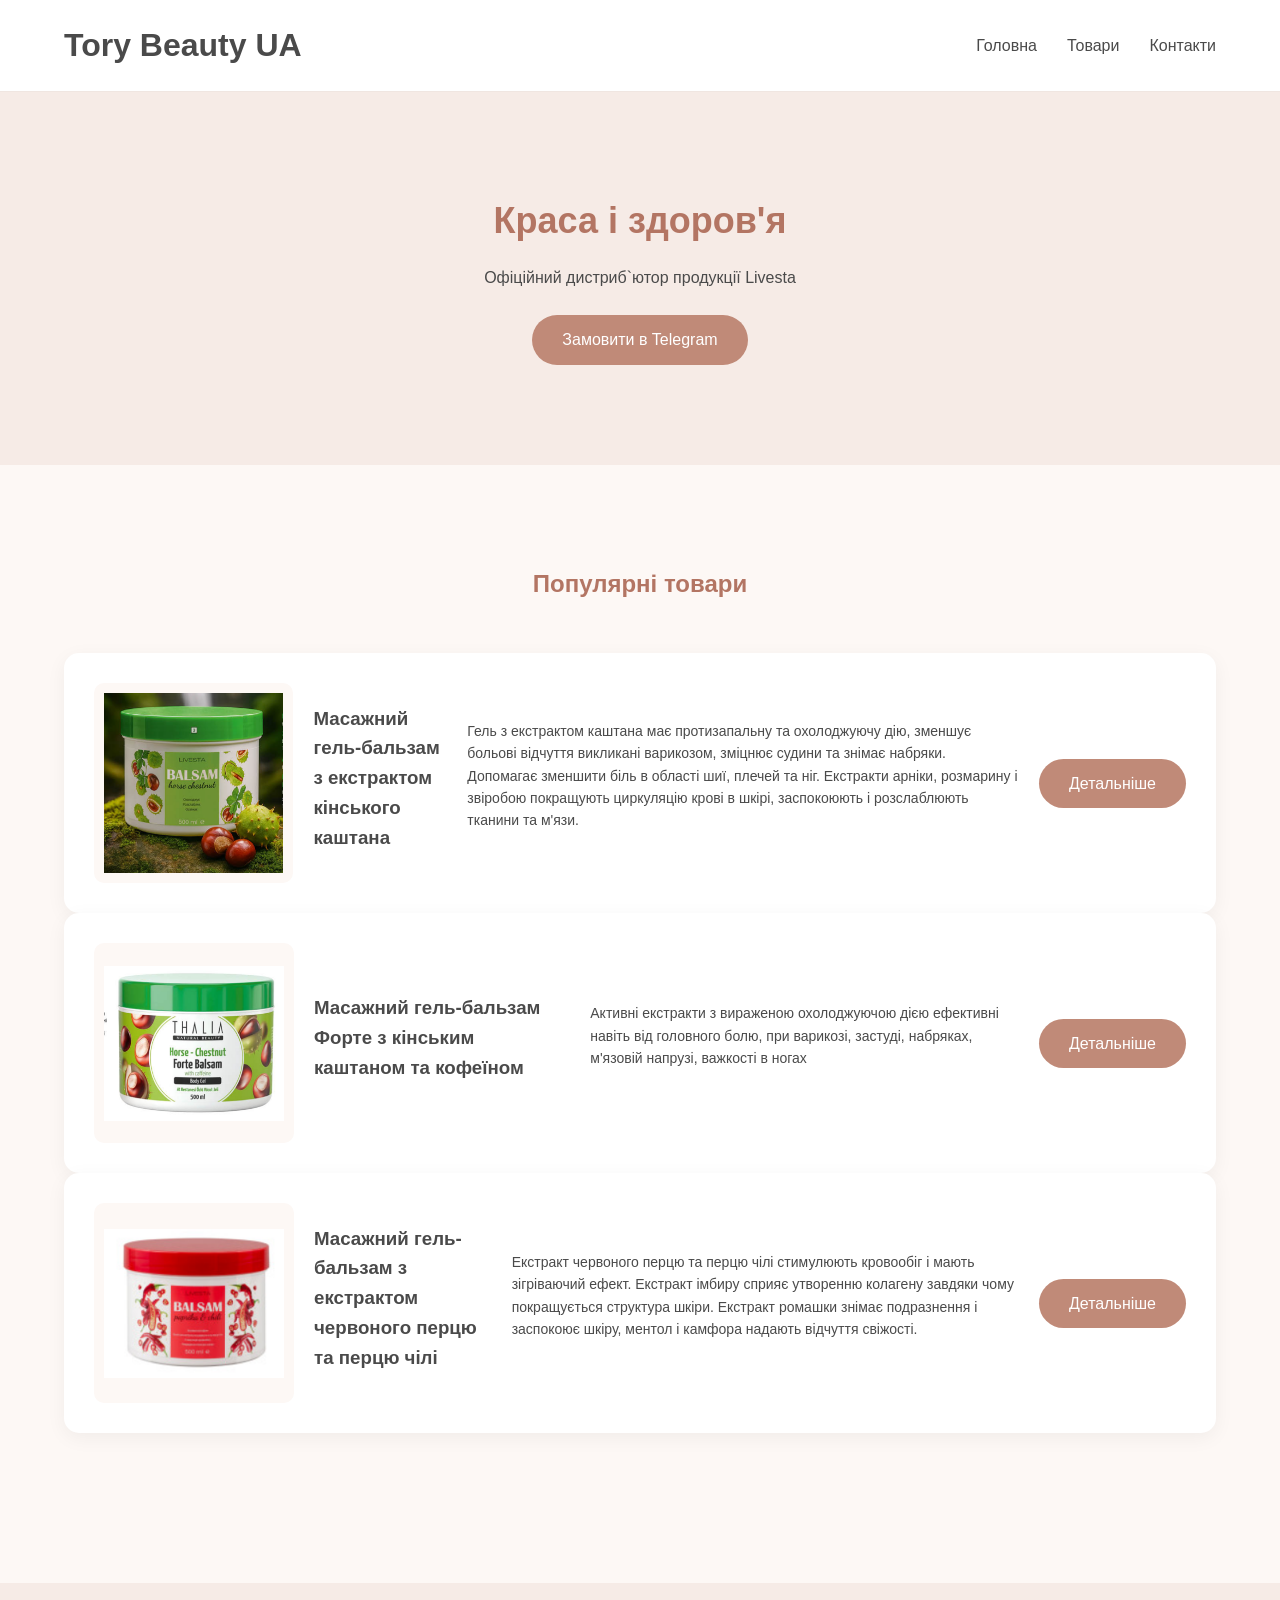
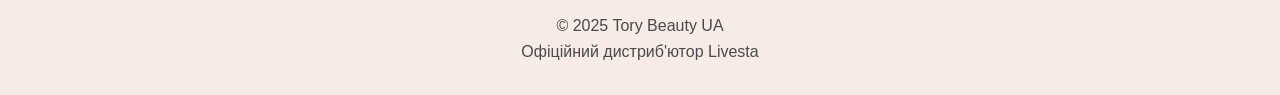
==== index.html @ 16c526db "Add product pages and improve layout with beauty styling" ====
<!DOCTYPE html>
<html lang="uk">
  <head>
    <meta charset="UTF-8" />
    <meta name="viewport" content="width=device-width, initial-scale=1.0" />
    <title>Tory Beauty UA — Офіційний дистриб'ютор Livesta</title>
    <link rel="stylesheet" href="css/style.css" />
  </head>
  <body>
    <header>
      <div class="container">
        <h1>Tory Beauty UA</h1>
        <nav>
          <ul>
            <li><a href="#">Головна</a></li>
            <li><a href="#">Товари</a></li>
            <li><a href="#">Контакти</a></li>
          </ul>
        </nav>
      </div>
    </header>
    <main>
      <section class="hero">
        <div class="container">
          <h2>Краса і здоров'я</h2>
          <p>Офіційний дистриб`ютор продукції Livesta</p>
          <a href="#" class="btn">Замовити в Telegram</a>
        </div>
      </section>

      <section class="products">
        <div class="container">
          <h2>Популярні товари</h2>

          <div class="product-card">
            <img
              src="images/chestnut-gel.png"
              alt="Масажний гель-бальзам з екстрактом кінського каштана"
            />
            <h3>Масажний гель-бальзам з екстрактом кінського каштана</h3>
            <p>
              Гель з екстрактом каштана має протизапальну та охолоджуючу дію,
              зменшує больові відчуття викликані варикозом, зміцнює судини та
              знімає набряки. Допомагає зменшити біль в області шиї, плечей та
              ніг. Екстракти арніки, розмарину і звіробою покращують циркуляцію
              крові в шкірі, заспокоюють і розслаблюють тканини та м'язи.
            </p>
            <a href="product-chestnut.html" class="btn">Детальніше</a>
          </div>

          <div class="product-card">
            <img
              src="images/forte-gel.png"
              alt="Масажний гель-бальзам Форте з кінським каштаном та кофеїном"
            />
            <h3>Масажний гель-бальзам Форте з кінським каштаном та кофеїном</h3>
            <p>
              Активні екстракти з вираженою охолоджуючою дією ефективні навіть
              від головного болю, при варикозі, застуді, набряках, м'язовій
              напрузі, важкості в ногах
            </p>
            <a href="product-forte.html" class="btn">Детальніше</a>
          </div>
          <div class="product-card">
            <img
              src="images/pepper-gel.png"
              alt="Масажний гель-бальзам з екстрактом червоного перцю та перцю чілі"
            />
            <h3>
              Масажний гель-бальзам з екстрактом червоного перцю та перцю чілі
            </h3>
            <p>
              Екстракт червоного перцю та перцю чілі стимулюють кровообіг і
              мають зігріваючий ефект. Екстракт імбиру сприяє утворенню колагену
              завдяки чому покращується структура шкіри. Екстракт ромашки знімає
              подразнення і заспокоює шкіру, ментол і камфора надають відчуття
              свіжості.
            </p>
            <a href="product-pepper.html" class="btn">Детальніше</a>
          </div>
        </div>
      </section>
    </main>
    <footer>
      <p>© 2025 Tory Beauty UA</p>
      <p>Офіційний дистриб'ютор Livesta</p>
    </footer>
  </body>
</html>
---- css/style.css ----
/* Скидання */
* {
  margin: 0;
  padding: 0;
  box-sizing: border-box;
}

/* База */
body {
  font-family: "Segoe UI", sans-serif;
  background-color: #fdf8f5;
  color: #4a4a4a;
  line-height: 1.6;
}

/* Контейнер */
.container {
  width: 90%;
  max-width: 1200px;
  margin: 0 auto;
}

/* HEADER */
header {
  background: #ffffff;
  padding: 20px 0;
  border-bottom: 1px solid #f0e6e1;
}

header .container {
  display: flex;
  justify-content: space-between;
  align-items: center;
}

header h1 a {
  text-decoration: none;
  color: #c08a78;
  font-weight: 600;
}

nav ul {
  list-style: none;
  display: flex;
  gap: 30px;
}

nav a {
  text-decoration: none;
  color: #4a4a4a;
  font-weight: 500;
  transition: 0.3s;
}

nav a:hover {
  color: #c08a78;
}

/* HERO */
.hero {
  background: #f6ebe6;
  padding: 100px 0;
  text-align: center;
}

.hero h2 {
  font-size: 36px;
  margin-bottom: 15px;
  color: #b37563;
}

.hero p {
  margin-bottom: 25px;
}

.btn {
  display: inline-block;
  padding: 12px 30px;
  background: #c08a78;
  color: #fff;
  text-decoration: none;
  border-radius: 30px;
  transition: 0.3s;
}

.btn:hover {
  background: #a96f5f;
}

/* PRODUCTS */
.products {
  padding: 100px 0;
}

.products h2 {
  text-align: center;
  margin-bottom: 50px;
  color: #b37563;
}

.products-wrapper {
  display: grid;
  grid-template-columns: repeat(3, 1fr);
  gap: 40px;
}

.product-card {
  display: flex;
  gap: 20px;
  align-items: center;
  background: #ffffff;
  padding: 30px;
  border-radius: 15px;
  box-shadow: 0 5px 20px rgba(0, 0, 0, 0.05);
  transition: 0.3s;
}

.product-card:hover {
  transform: translateY(-5px);
}

.product-card img {
  width: 200px;
  height: 200px;
  object-fit: contain;
  object-position: center;
  background: #fdf8f5;
  border-radius: 10px;
  padding: 10px;
  transition: 0.3s;
}

.product-card:hover img {
  transform: scale(1.05);
}

.product-card h3 {
  margin-bottom: 10px;
}

.product-card p {
  font-size: 14px;
  margin-bottom: 15px;
}

/* FOOTER */
footer {
  background: #f6ebe6;
  text-align: center;
  padding: 30px 0;
  margin-top: 50px;
}

/* PRODUCT PAGE */

.product-page {
  padding: 100px 0;
}

.product-page-wrapper {
  display: flex;
  gap: 60px;
  align-items: center;
}

.product-image img {
  width: 400px;
  height: 400px;
  object-fit: contain;
  background: #fdf8f5;
  padding: 20px;
  border-radius: 20px;
}

.product-info h2 {
  font-size: 28px;
  margin-bottom: 20px;
  color: #b37563;
}

.product-description {
  margin-bottom: 20px;
}

.product-benefits {
  margin-bottom: 30px;
  padding-left: 20px;
}

.product-benefits li {
  margin-bottom: 8px;
}
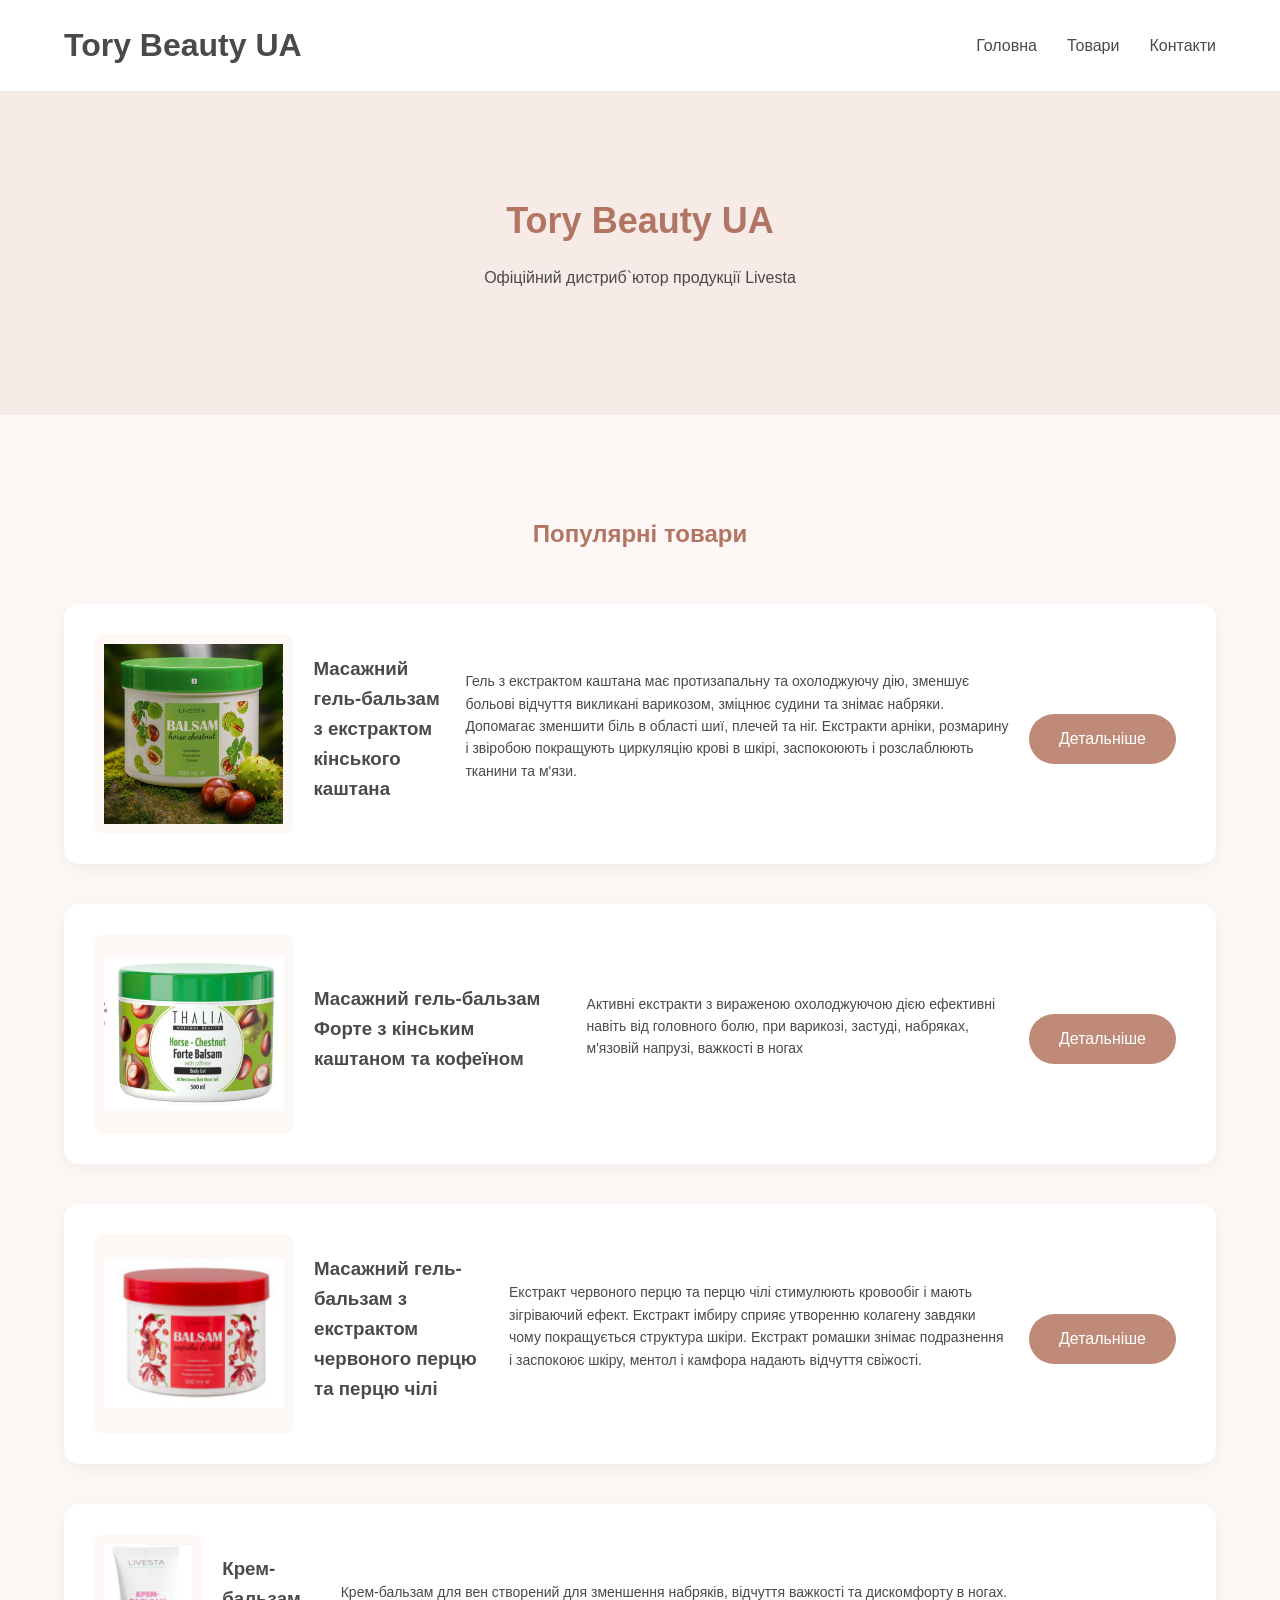
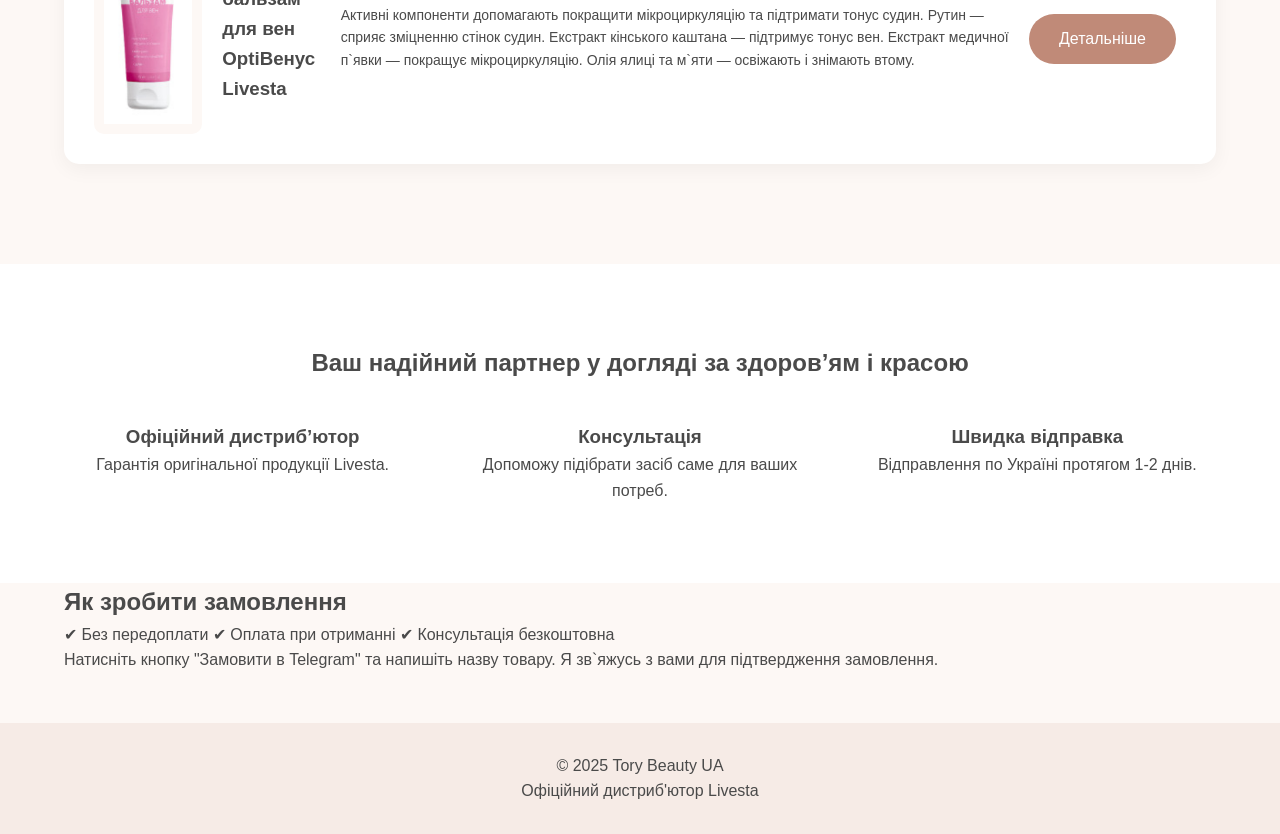
==== commit 35f1f531: "added an order button" ====
--- a/index.html
+++ b/index.html
@@ -22,62 +22,119 @@
     <main>
       <section class="hero">
         <div class="container">
-          <h2>Краса і здоров'я</h2>
+          <h2>Tory Beauty UA</h2>
           <p>Офіційний дистриб`ютор продукції Livesta</p>
-          <a href="#" class="btn">Замовити в Telegram</a>
         </div>
       </section>
 
       <section class="products">
         <div class="container">
           <h2>Популярні товари</h2>
+          <div class="products-wrapper">
+            <div class="product-card">
+              <img
+                src="images/chestnut-gel.png"
+                alt="Масажний гель-бальзам з екстрактом кінського каштана"
+              />
+              <h3>Масажний гель-бальзам з екстрактом кінського каштана</h3>
+              <p>
+                Гель з екстрактом каштана має протизапальну та охолоджуючу дію,
+                зменшує больові відчуття викликані варикозом, зміцнює судини та
+                знімає набряки. Допомагає зменшити біль в області шиї, плечей та
+                ніг. Екстракти арніки, розмарину і звіробою покращують
+                циркуляцію крові в шкірі, заспокоюють і розслаблюють тканини та
+                м'язи.
+              </p>
+              <a href="product-chestnut.html" class="btn">Детальніше</a>
+            </div>
 
-          <div class="product-card">
-            <img
-              src="images/chestnut-gel.png"
-              alt="Масажний гель-бальзам з екстрактом кінського каштана"
-            />
-            <h3>Масажний гель-бальзам з екстрактом кінського каштана</h3>
-            <p>
-              Гель з екстрактом каштана має протизапальну та охолоджуючу дію,
-              зменшує больові відчуття викликані варикозом, зміцнює судини та
-              знімає набряки. Допомагає зменшити біль в області шиї, плечей та
-              ніг. Екстракти арніки, розмарину і звіробою покращують циркуляцію
-              крові в шкірі, заспокоюють і розслаблюють тканини та м'язи.
-            </p>
-            <a href="product-chestnut.html" class="btn">Детальніше</a>
+            <div class="product-card">
+              <img
+                src="images/forte-gel.png"
+                alt="Масажний гель-бальзам Форте з кінським каштаном та кофеїном"
+              />
+              <h3>
+                Масажний гель-бальзам Форте з кінським каштаном та кофеїном
+              </h3>
+              <p>
+                Активні екстракти з вираженою охолоджуючою дією ефективні навіть
+                від головного болю, при варикозі, застуді, набряках, м'язовій
+                напрузі, важкості в ногах
+              </p>
+              <a href="product-forte.html" class="btn">Детальніше</a>
+            </div>
+            <div class="product-card">
+              <img
+                src="images/pepper-gel.png"
+                alt="Масажний гель-бальзам з екстрактом червоного перцю та перцю чілі"
+              />
+              <h3>
+                Масажний гель-бальзам з екстрактом червоного перцю та перцю чілі
+              </h3>
+              <p>
+                Екстракт червоного перцю та перцю чілі стимулюють кровообіг і
+                мають зігріваючий ефект. Екстракт імбиру сприяє утворенню
+                колагену завдяки чому покращується структура шкіри. Екстракт
+                ромашки знімає подразнення і заспокоює шкіру, ментол і камфора
+                надають відчуття свіжості.
+              </p>
+              <a href="product-pepper.html" class="btn">Детальніше</a>
+            </div>
+            <div class="product-card">
+              <img
+                src="images/veins-cream.png"
+                alt="Крем-бальзам для вен OptiВенус Livesta 75 мл"
+              />
+              <h3>Крем-бальзам для вен OptiВенус Livesta</h3>
+              <p>
+                Крем-бальзам для вен створений для зменшення набряків, відчуття
+                важкості та дискомфорту в ногах. Активні компоненти допомагають
+                покращити мікроциркуляцію та підтримати тонус судин. Рутин —
+                сприяє зміцненню стінок судин. Екстракт кінського каштана —
+                підтримує тонус вен. Екстракт медичної п`явки — покращує
+                мікроциркуляцію. Олія ялиці та м`яти — освіжають і знімають
+                втому.
+              </p>
+              <a href="product-veinscream.html" class="btn">Детальніше</a>
+            </div>
           </div>
+        </div>
+      </section>
+      <section class="benefits">
+        <div class="container">
+          <h2>Ваш надійний партнер у догляді за здоров’ям і красою</h2>
 
-          <div class="product-card">
-            <img
-              src="images/forte-gel.png"
-              alt="Масажний гель-бальзам Форте з кінським каштаном та кофеїном"
-            />
-            <h3>Масажний гель-бальзам Форте з кінським каштаном та кофеїном</h3>
-            <p>
-              Активні екстракти з вираженою охолоджуючою дією ефективні навіть
-              від головного болю, при варикозі, застуді, набряках, м'язовій
-              напрузі, важкості в ногах
-            </p>
-            <a href="product-forte.html" class="btn">Детальніше</a>
+          <div class="benefits-wrapper">
+            <div class="benefit-item">
+              <h3>Офіційний дистриб’ютор</h3>
+              <p>Гарантія оригінальної продукції Livesta.</p>
+            </div>
+
+            <div class="benefit-item">
+              <h3>Консультація</h3>
+              <p>Допоможу підібрати засіб саме для ваших потреб.</p>
+            </div>
+
+            <div class="benefit-item">
+              <h3>Швидка відправка</h3>
+              <p>Відправлення по Україні протягом 1-2 днів.</p>
+            </div>
           </div>
-          <div class="product-card">
-            <img
-              src="images/pepper-gel.png"
-              alt="Масажний гель-бальзам з екстрактом червоного перцю та перцю чілі"
-            />
-            <h3>
-              Масажний гель-бальзам з екстрактом червоного перцю та перцю чілі
-            </h3>
-            <p>
-              Екстракт червоного перцю та перцю чілі стимулюють кровообіг і
-              мають зігріваючий ефект. Екстракт імбиру сприяє утворенню колагену
-              завдяки чому покращується структура шкіри. Екстракт ромашки знімає
-              подразнення і заспокоює шкіру, ментол і камфора надають відчуття
-              свіжості.
-            </p>
-            <a href="product-pepper.html" class="btn">Детальніше</a>
+        </div>
+      </section>
+      <section class="how-order">
+        <div class="container">
+          <h2>Як зробити замовлення</h2>
+
+          <div class="order-benefits">
+            <span>✔ Без передоплати</span>
+            <span>✔ Оплата при отриманні</span>
+            <span>✔ Консультація безкоштовна</span>
           </div>
+          <p>
+            Натисніть кнопку "Замовити в Telegram" та напишіть назву товару. Я
+            зв`яжусь з вами для підтвердження замовлення.
+          </p>
         </div>
       </section>
     </main>
--- a/css/style.css
+++ b/css/style.css
@@ -99,10 +99,16 @@
 }
 
 .products-wrapper {
+  display: flex;
+  flex-direction: column;
+  gap: 40px;
+}
+
+/* .products-wrapper {
   display: grid;
   grid-template-columns: repeat(3, 1fr);
   gap: 40px;
-}
+} */
 
 .product-card {
   display: flex;
@@ -190,3 +196,107 @@
 .product-benefits li {
   margin-bottom: 8px;
 }
+/* ДОВІРА */
+.benefits {
+  padding: 80px 0;
+  background: #ffffff;
+}
+
+.benefits h2 {
+  text-align: center;
+}
+
+.benefits-wrapper {
+  display: flex;
+  justify-content: space-between;
+  gap: 40px;
+  margin-top: 40px;
+}
+
+.benefit-item {
+  flex: 1;
+  text-align: center;
+}
+
+.product-card .btn {
+  margin-right: 10px;
+  margin-top: 10px;
+}
+
+.order-btn {
+  background: #b37563;
+}
+
+.order-btn:hover {
+  background: #9e5f4f;
+}
+.product-card-buttons {
+  display: flex;
+  gap: 15px;
+  flex-wrap: wrap;
+  margin-top: 15px;
+}
+/* ===================== */
+/* MOBILE VERSION */
+/* ===================== */
+
+@media (max-width: 768px) {
+  /* Header */
+  header .container {
+    flex-direction: column;
+    gap: 15px;
+  }
+
+  nav ul {
+    flex-direction: column;
+    gap: 10px;
+    align-items: center;
+  }
+
+  /* Hero */
+  .hero {
+    padding: 60px 0;
+  }
+
+  .hero h2 {
+    font-size: 24px;
+  }
+
+  /* Products */
+  .products-wrapper {
+    grid-template-columns: 1fr;
+  }
+
+  .product-card {
+    flex-direction: column;
+    text-align: center;
+  }
+
+  .product-card img {
+    width: 100%;
+    height: 220px;
+  }
+
+  /* Product page */
+  .product-page-wrapper {
+    flex-direction: column;
+    text-align: center;
+  }
+
+  .product-image img {
+    width: 100%;
+    height: auto;
+  }
+
+  /* Benefits */
+  .benefits-wrapper {
+    flex-direction: column;
+    gap: 25px;
+  }
+
+  /* Buttons */
+  .btn {
+    width: 100%;
+    text-align: center;
+  }
+}
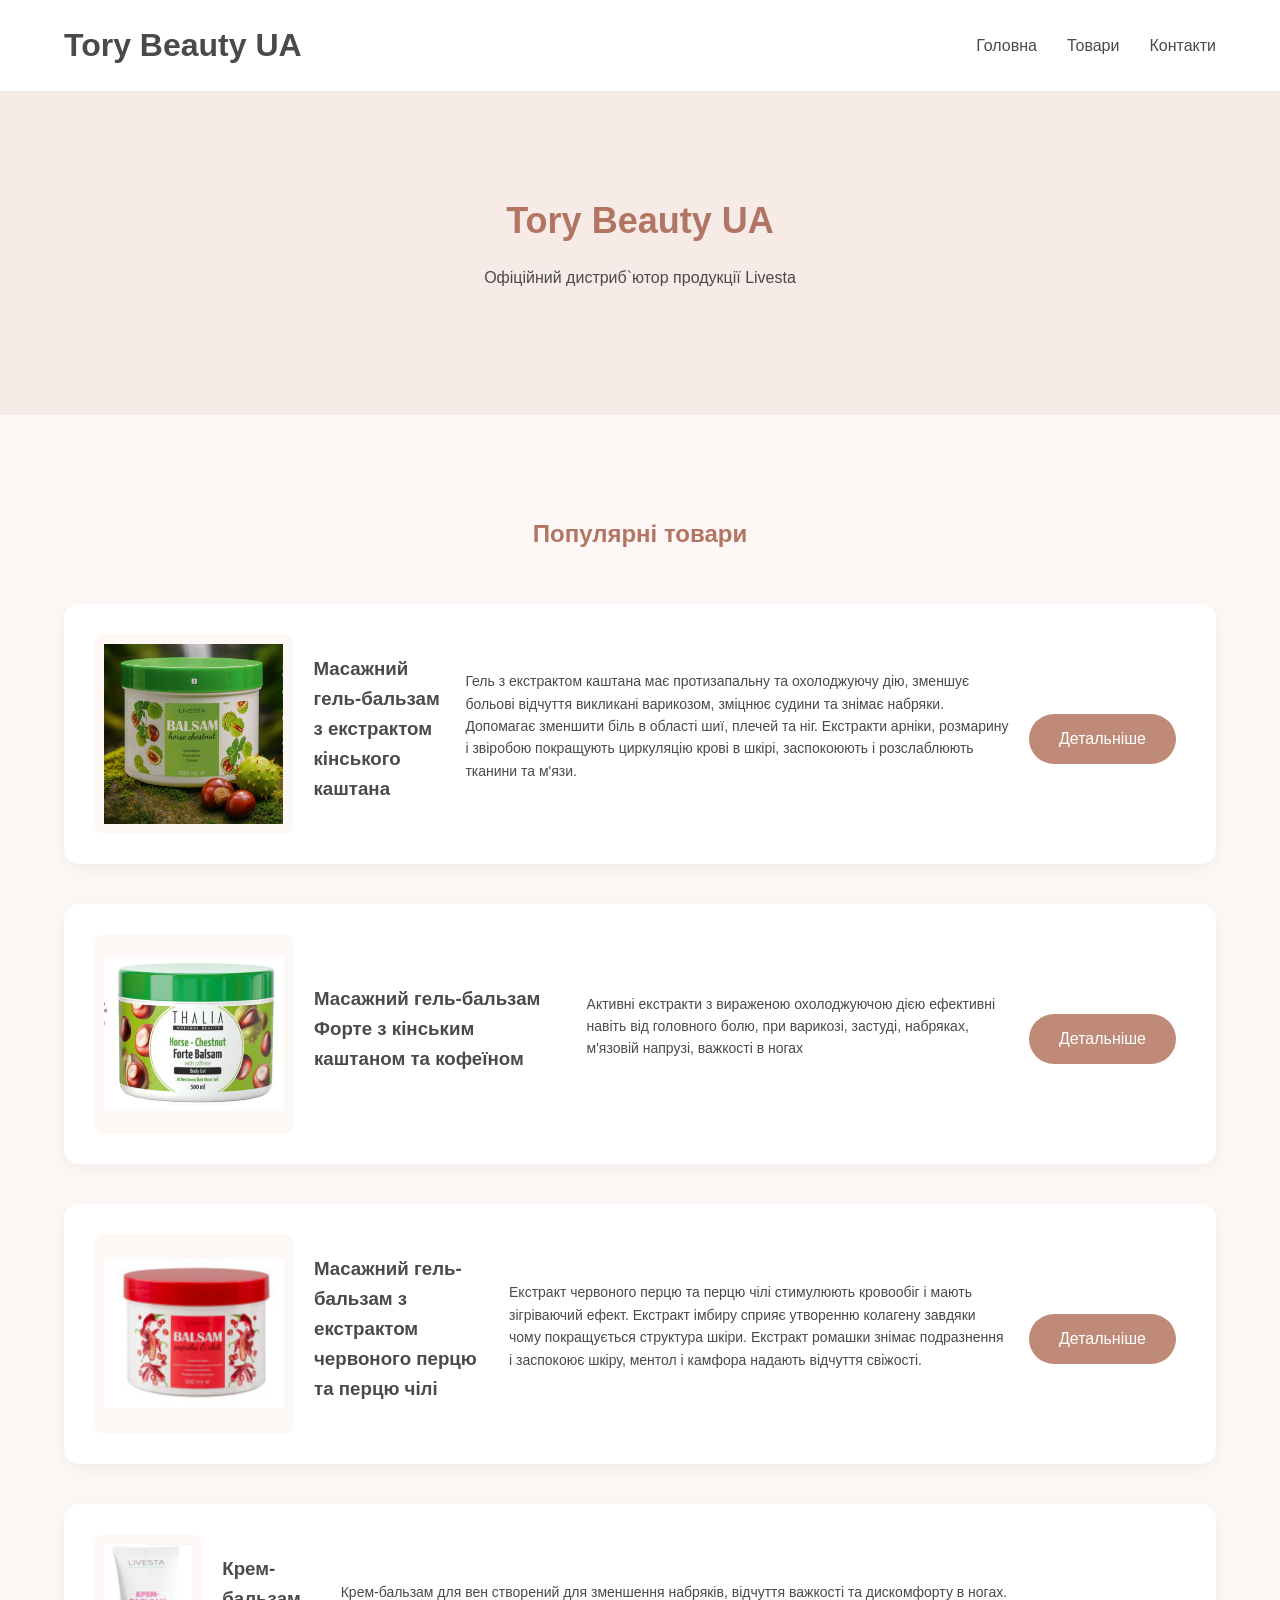
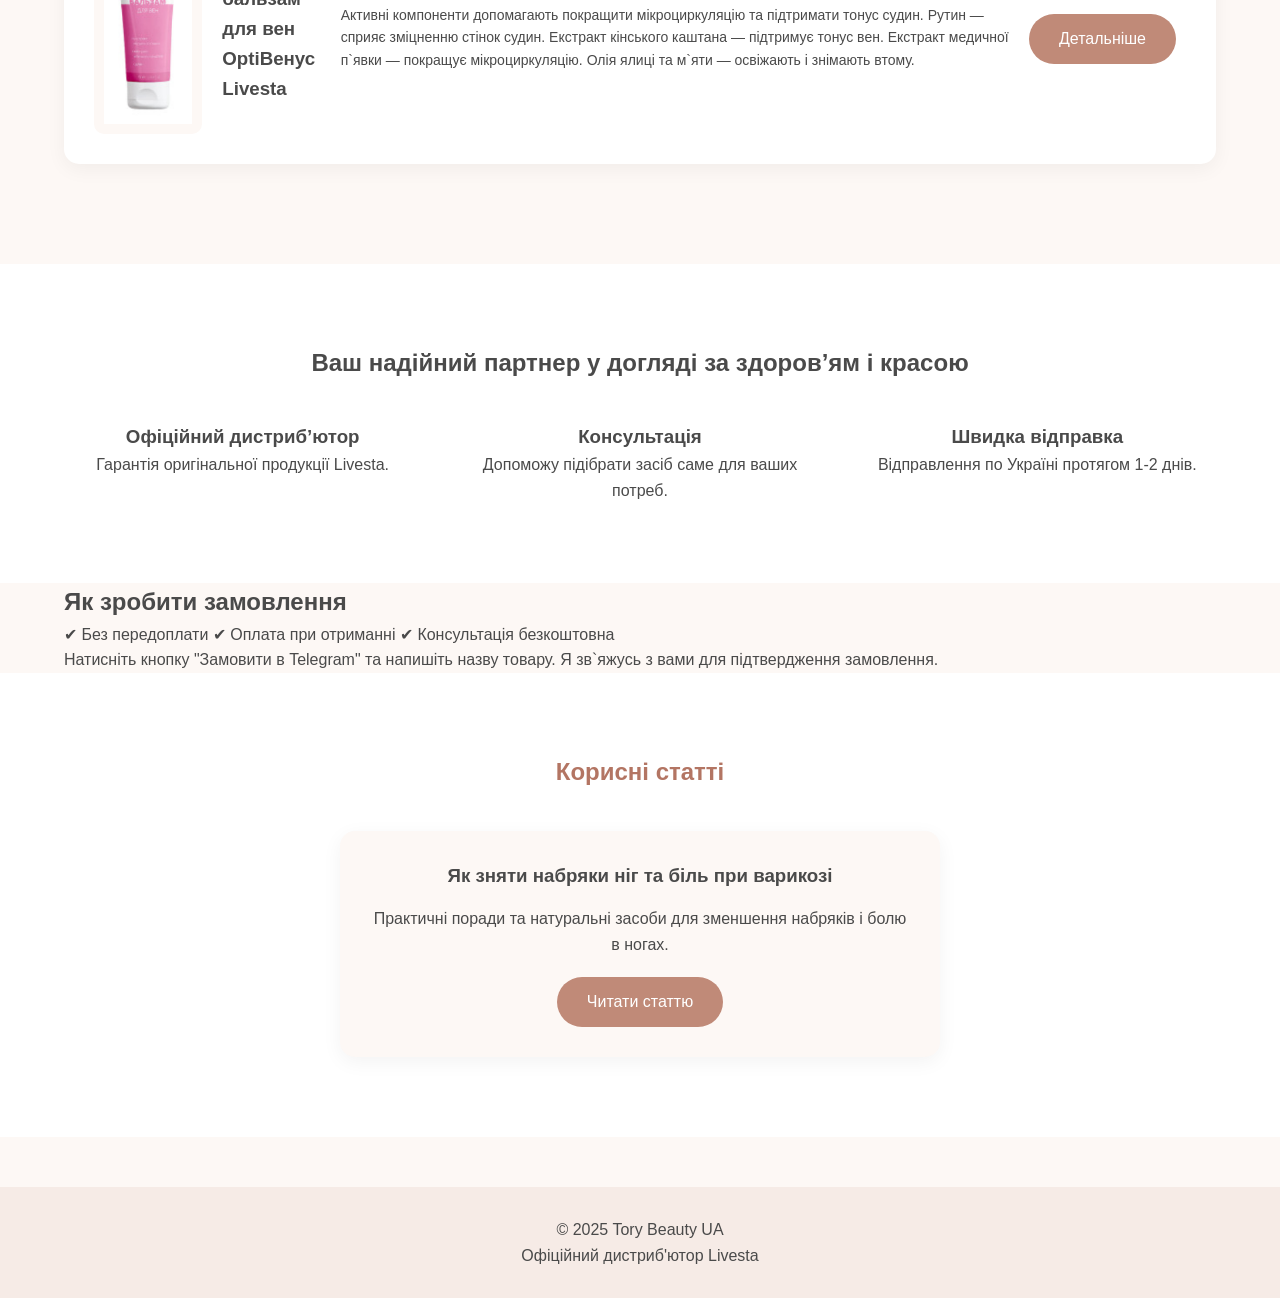
==== commit 96512f66: "Add blog article about varicose veins and link from homepage" ====
--- a/index.html
+++ b/index.html
@@ -137,6 +137,20 @@
           </p>
         </div>
       </section>
+      <section class="blog-preview">
+        <div class="container">
+          <h2>Корисні статті</h2>
+
+          <div class="blog-card">
+            <h3>Як зняти набряки ніг та біль при варикозі</h3>
+            <p>
+              Практичні поради та натуральні засоби для зменшення набряків і
+              болю в ногах.
+            </p>
+            <a href="blog-varicose.html" class="btn">Читати статтю</a>
+          </div>
+        </div>
+      </section>
     </main>
     <footer>
       <p>© 2025 Tory Beauty UA</p>
--- a/css/style.css
+++ b/css/style.css
@@ -300,3 +300,71 @@
     text-align: center;
   }
 }
+
+/* BLOG */
+.blog-page .container {
+  max-width: 800px;
+}
+
+.blog-page {
+  padding: 80px 0;
+  line-height: 1.8;
+  font-size: 18px;
+}
+
+.blog-page h1 {
+  font-size: 32px;
+  margin-bottom: 20px;
+  color: #b37563;
+}
+
+.blog-page h2 {
+  margin-top: 30px;
+  margin-bottom: 15px;
+  color: #b37563;
+}
+
+.blog-page p {
+  margin-bottom: 15px;
+}
+
+.blog-page ul {
+  margin-bottom: 20px;
+  padding-left: 20px;
+}
+
+.blog-page a {
+  color: #b37563;
+  font-weight: 600;
+}
+
+/* BLOG PREVIEW */
+
+.blog-preview {
+  padding: 80px 0;
+  background: #ffffff;
+}
+
+.blog-preview h2 {
+  text-align: center;
+  margin-bottom: 40px;
+  color: #b37563;
+}
+
+.blog-card {
+  max-width: 600px;
+  margin: 0 auto;
+  background: #fdf8f5;
+  padding: 30px;
+  border-radius: 15px;
+  text-align: center;
+  box-shadow: 0 5px 20px rgba(0, 0, 0, 0.05);
+}
+
+.blog-card h3 {
+  margin-bottom: 15px;
+}
+
+.blog-card p {
+  margin-bottom: 20px;
+}
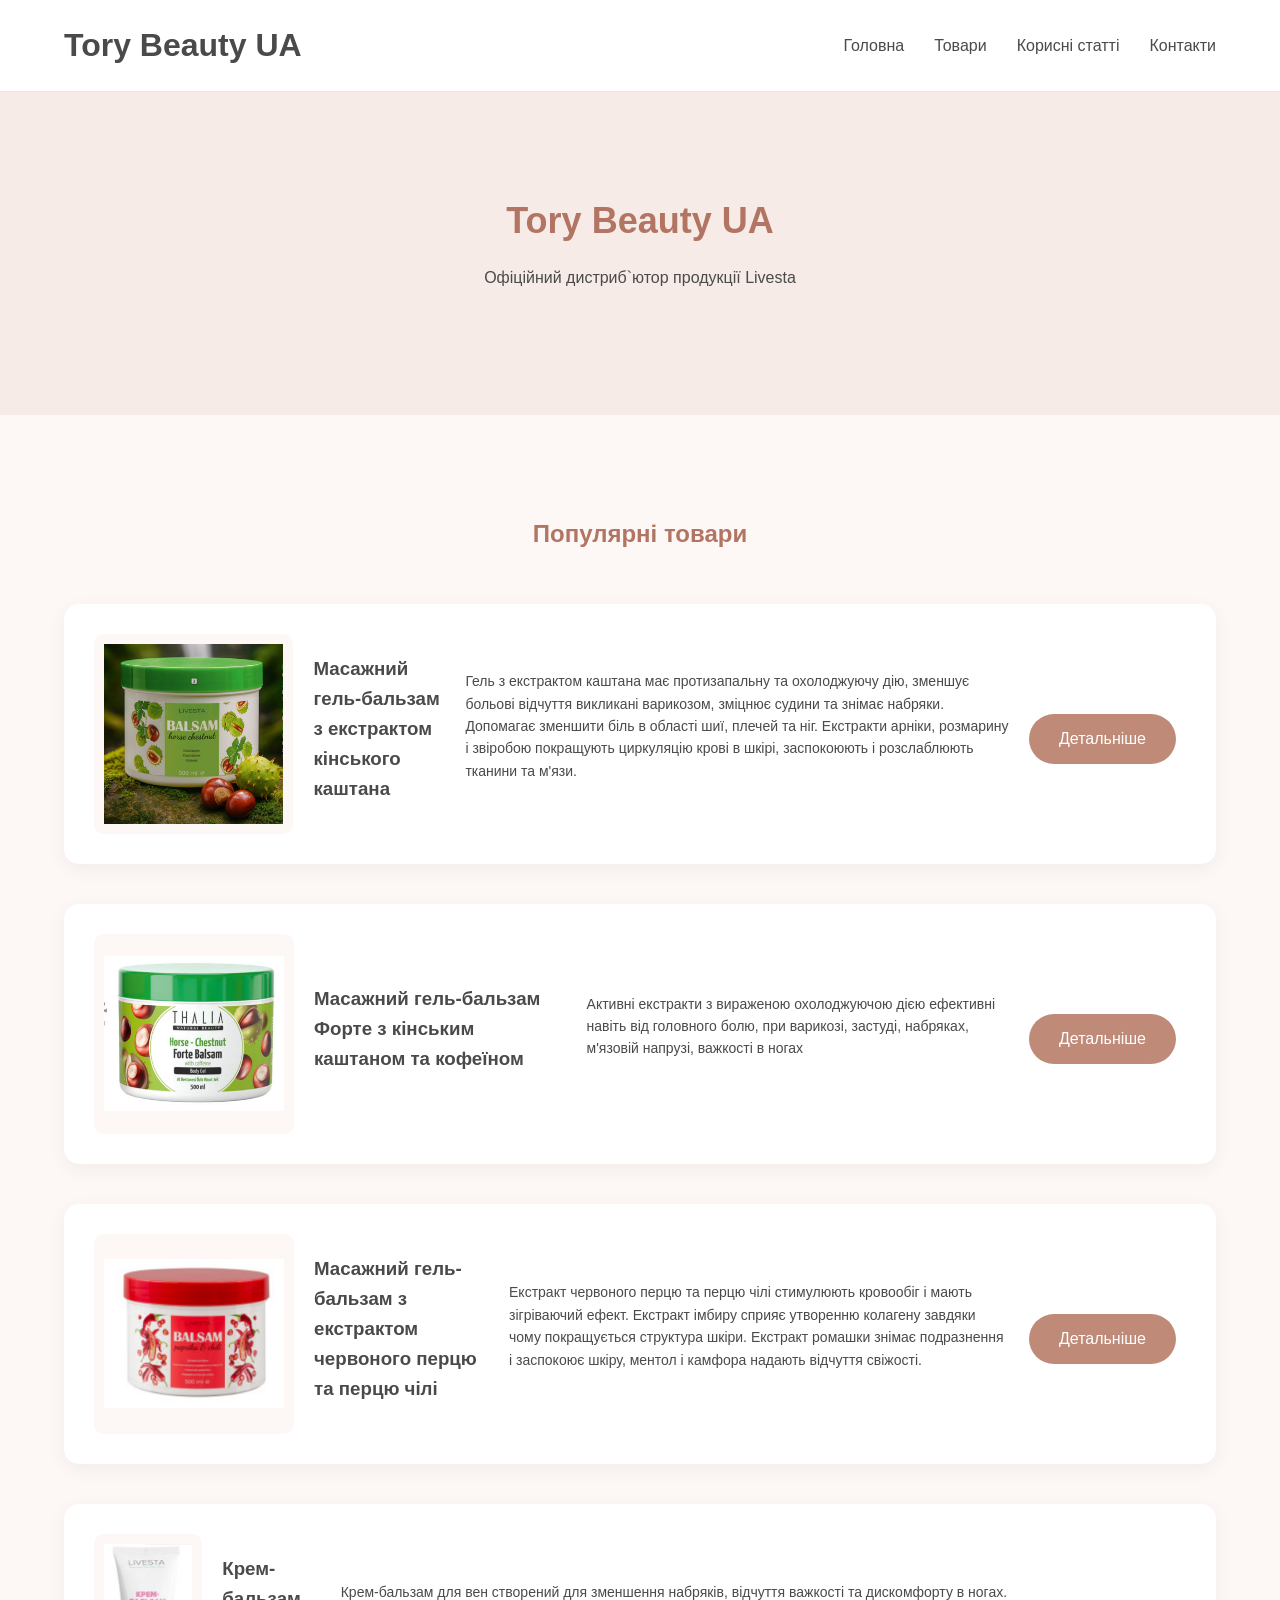
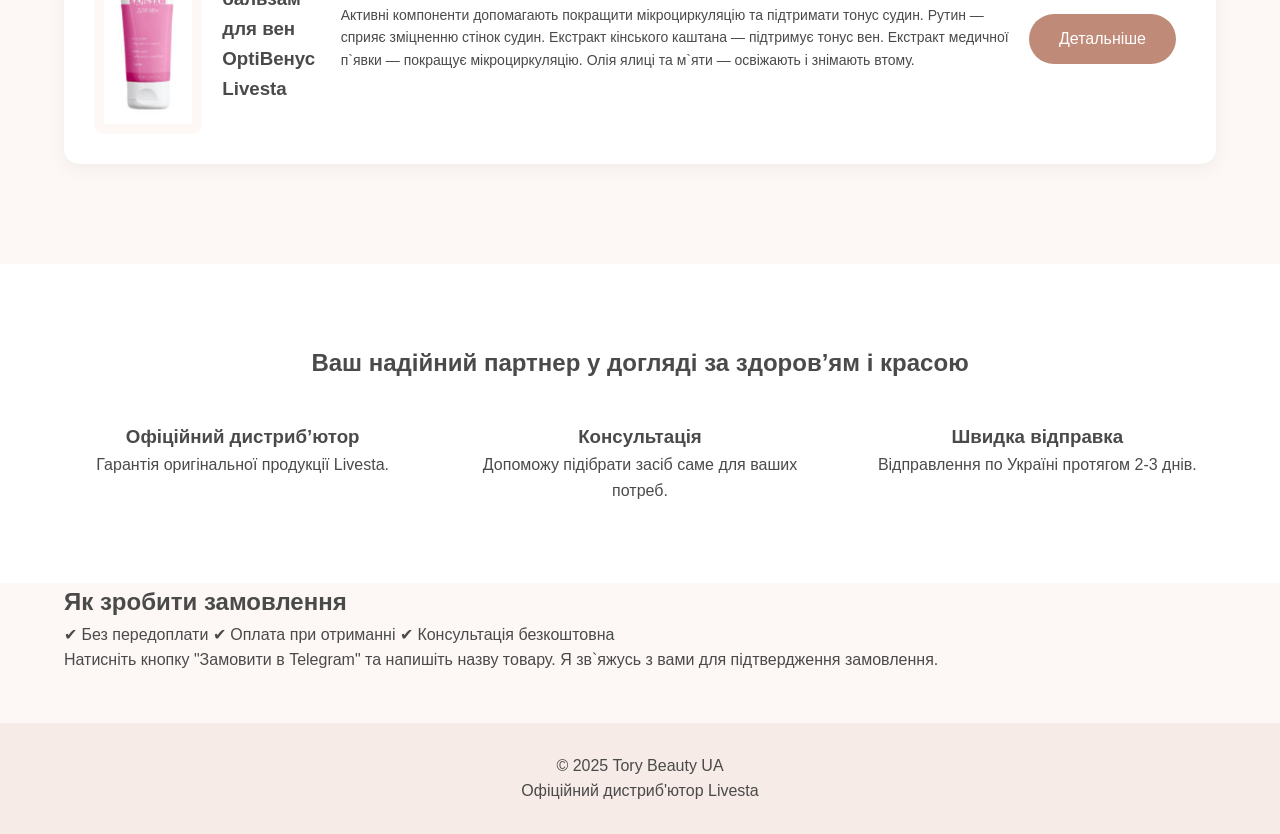
==== commit d0562a34: "Added catalog page, contacts page and navigation updates" ====
--- a/index.html
+++ b/index.html
@@ -12,9 +12,10 @@
         <h1>Tory Beauty UA</h1>
         <nav>
           <ul>
-            <li><a href="#">Головна</a></li>
-            <li><a href="#">Товари</a></li>
-            <li><a href="#">Контакти</a></li>
+            <li><a href="index.html">Головна</a></li>
+            <li><a href="catalog.html">Товари</a></li>
+            <li><a href="blog.html">Корисні статті</a></li>
+            <li><a href="contacts.html">Контакти</a></li>
           </ul>
         </nav>
       </div>
@@ -117,7 +118,7 @@
 
             <div class="benefit-item">
               <h3>Швидка відправка</h3>
-              <p>Відправлення по Україні протягом 1-2 днів.</p>
+              <p>Відправлення по Україні протягом 2-3 днів.</p>
             </div>
           </div>
         </div>
@@ -137,7 +138,7 @@
           </p>
         </div>
       </section>
-      <section class="blog-preview">
+      <!-- <section class="blog-preview">
         <div class="container">
           <h2>Корисні статті</h2>
 
@@ -150,7 +151,7 @@
             <a href="blog-varicose.html" class="btn">Читати статтю</a>
           </div>
         </div>
-      </section>
+      </section> -->
     </main>
     <footer>
       <p>© 2025 Tory Beauty UA</p>
--- a/css/style.css
+++ b/css/style.css
@@ -368,3 +368,44 @@
 .blog-card p {
   margin-bottom: 20px;
 }
+
+/* CONTACTS */
+.contacts {
+  padding: 100px 0;
+}
+
+.contacts h2 {
+  text-align: center;
+  margin-bottom: 30px;
+  color: #b37563;
+}
+
+.contacts-intro {
+  text-align: center;
+  max-width: 600px;
+  margin: 0 auto 50px;
+}
+
+.contact-cards {
+  display: flex;
+  gap: 40px;
+  justify-content: center;
+  margin-bottom: 60px;
+  flex-wrap: wrap;
+}
+
+.contact-card {
+  background: #ffffff;
+  padding: 30px;
+  border-radius: 15px;
+  text-align: center;
+  width: 300px;
+  box-shadow: 0 5px 20px rgba(0, 0, 0, 0.05);
+}
+
+.delivery-info {
+  text-align: center;
+  background: #f6ebe6;
+  padding: 30px;
+  border-radius: 15px;
+}
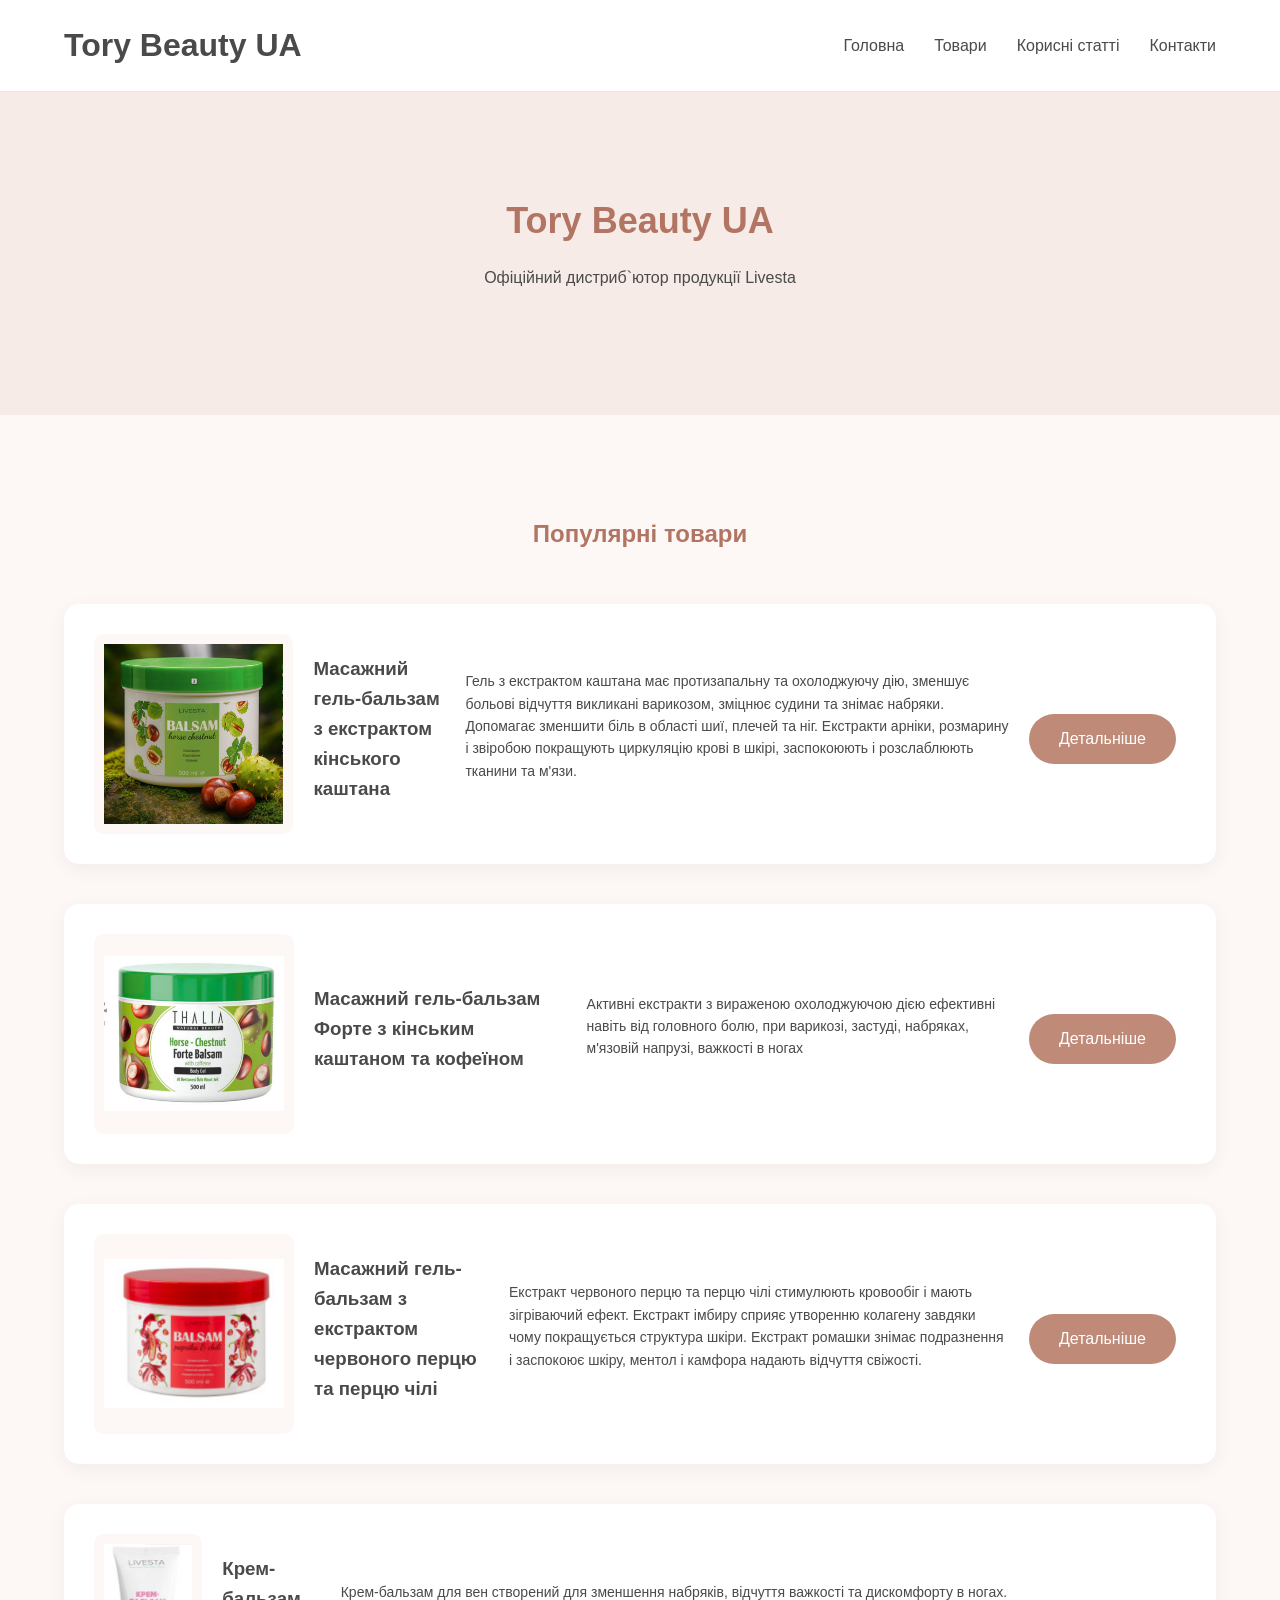
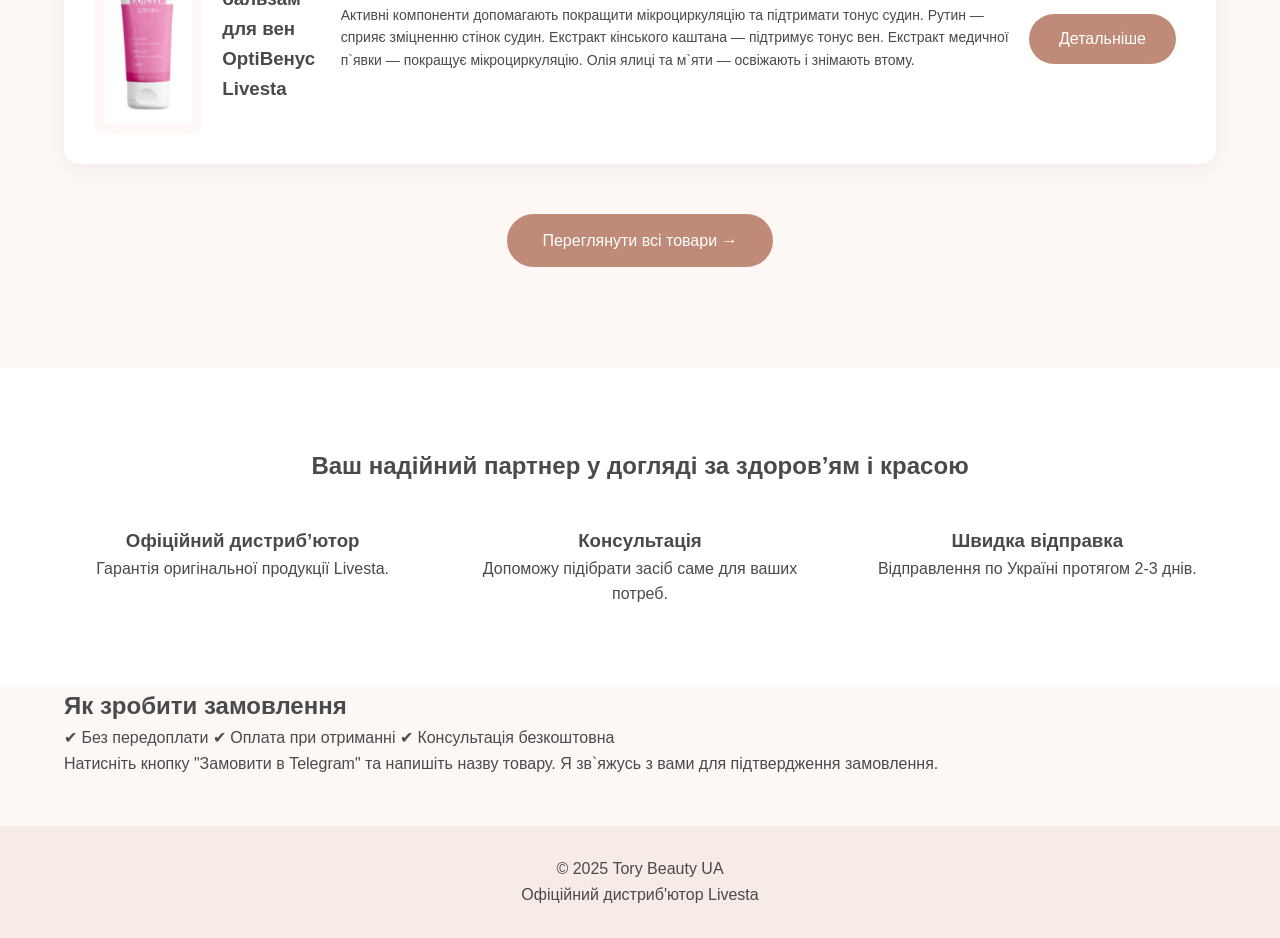
==== commit ffd5c716: "updated the catalog.html file, placed the products in three rows" ====
--- a/index.html
+++ b/index.html
@@ -100,6 +100,11 @@
             </div>
           </div>
         </div>
+        <div class="more-products">
+          <a href="catalog.html" class="btn more-btn">
+            Переглянути всі товари →
+          </a>
+        </div>
       </section>
       <section class="benefits">
         <div class="container">
--- a/css/style.css
+++ b/css/style.css
@@ -253,6 +253,12 @@
     align-items: center;
   }
 
+  @media (max-width: 768px) {
+    .catalog-grid {
+      grid-template-columns: 1fr;
+    }
+  }
+
   /* Hero */
   .hero {
     padding: 60px 0;
@@ -409,3 +415,62 @@
   padding: 30px;
   border-radius: 15px;
 }
+
+.more-products {
+  text-align: center;
+  margin-top: 50px;
+}
+
+.more-btn {
+  padding: 14px 35px;
+  font-size: 16px;
+}
+
+.catalog {
+  padding: 100px 0;
+}
+
+.catalog-grid {
+  display: grid;
+  grid-template-columns: repeat(3, 1fr);
+  gap: 40px;
+  margin-top: 40px;
+}
+
+.catalog-card {
+  background: #ffffff;
+  padding: 25px;
+  border-radius: 15px;
+  box-shadow: 0 5px 20px rgba(0, 0, 0, 0.05);
+  text-align: center;
+  transition: 0.3s;
+}
+
+.catalog-card:hover {
+  transform: translateY(-5px);
+}
+
+.catalog-card img {
+  width: 100%;
+  height: 220px;
+  object-fit: contain;
+  margin-bottom: 15px;
+}
+
+.short-desc {
+  font-size: 14px;
+  margin: 10px 0;
+}
+
+.price {
+  font-weight: 600;
+  margin: 10px 0 15px;
+}
+
+.details-link {
+  display: block;
+  margin-top: 10px;
+  text-decoration: none;
+  color: #b37563;
+  font-weight: 500;
+}
